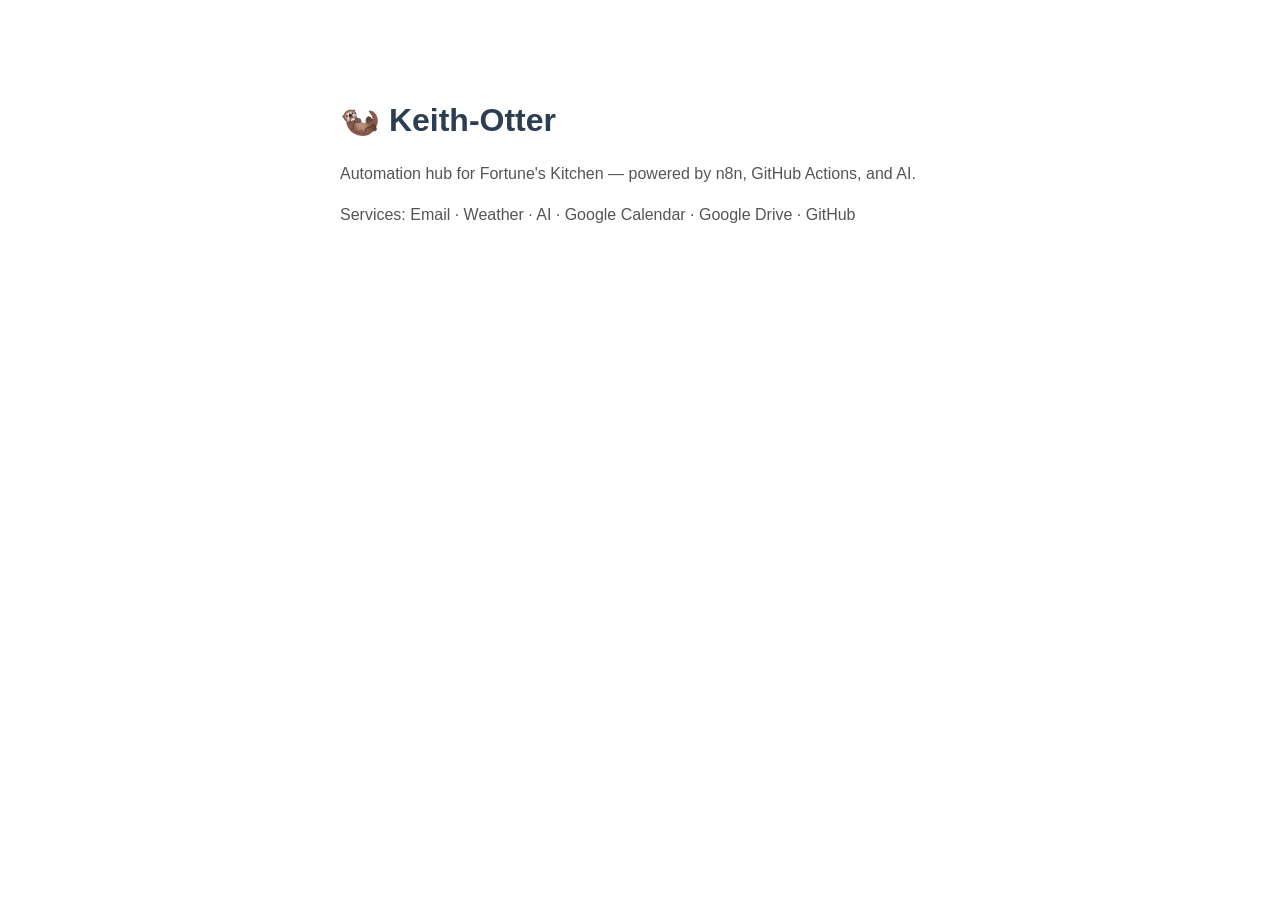
==== public/index.html @ 325adbff "Add Netlify config and landing page Co-authored-by: kmo1960-beep <243026098+kmo1960-beep@users.norep" ====
<!DOCTYPE html>
<html lang="en">
<head>
  <meta charset="UTF-8" />
  <meta name="viewport" content="width=device-width, initial-scale=1.0" />
  <title>Keith-Otter</title>
  <style>
    body { font-family: sans-serif; max-width: 600px; margin: 60px auto; padding: 20px; }
    h1 { color: #2c3e50; }
    p { color: #555; line-height: 1.6; }
  </style>
</head>
<body>
  <h1>🦦 Keith-Otter</h1>
  <p>Automation hub for Fortune's Kitchen — powered by n8n, GitHub Actions, and AI.</p>
  <p>Services: Email · Weather · AI · Google Calendar · Google Drive · GitHub</p>
</body>
</html>
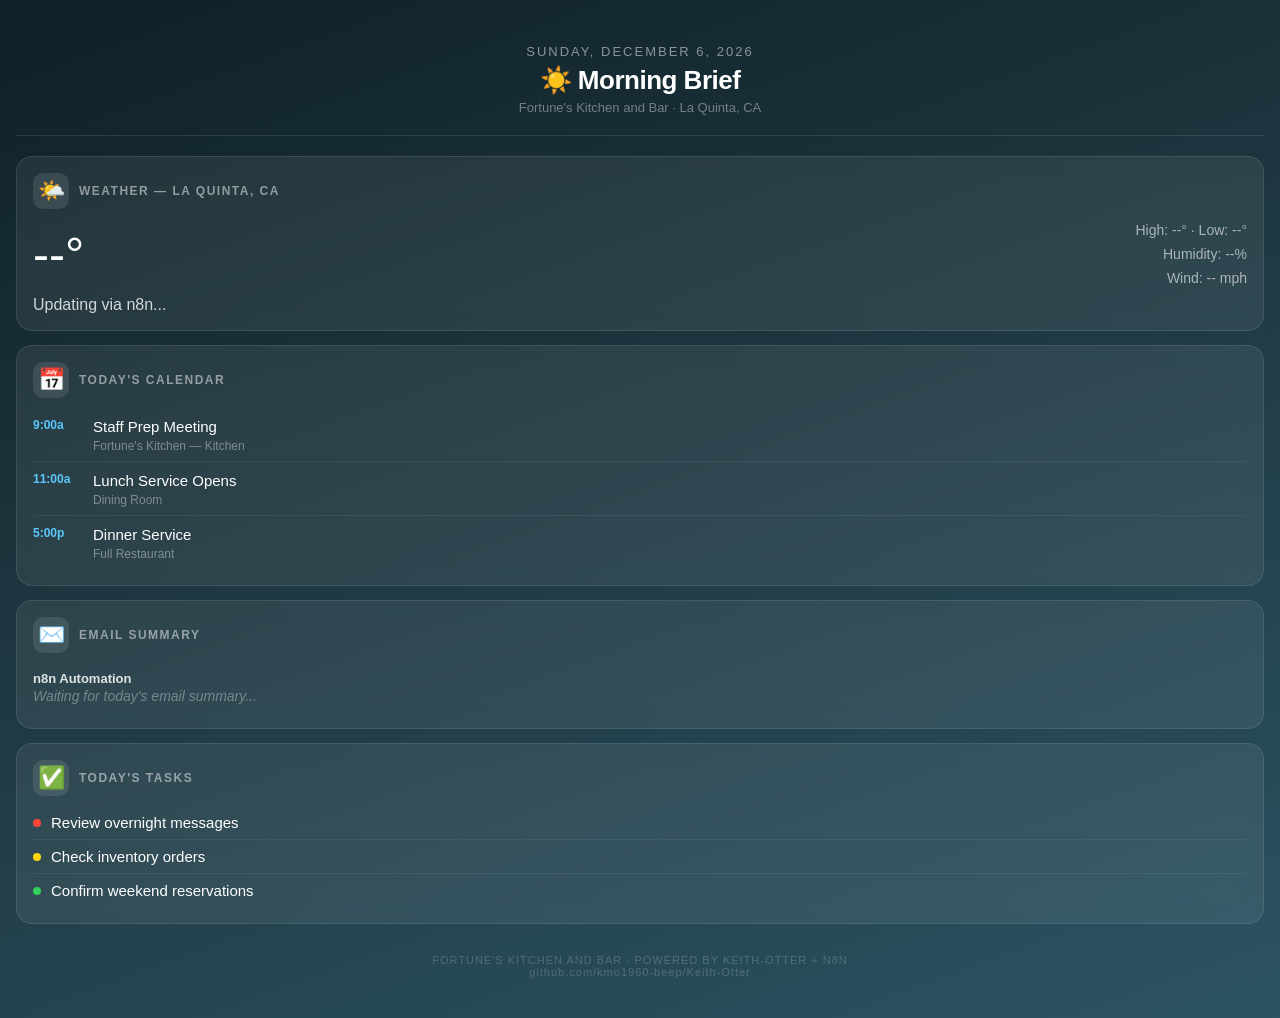
==== commit 05c11a4c: "feat: replace index.html with iPhone Morning Brief page Co-authored-by: kmo1960-beep <243026098+kmo1" ====
--- a/public/index.html
+++ b/public/index.html
@@ -2,17 +2,288 @@
 <html lang="en">
 <head>
   <meta charset="UTF-8" />
-  <meta name="viewport" content="width=device-width, initial-scale=1.0" />
-  <title>Keith-Otter</title>
+  <meta name="viewport" content="width=device-width, initial-scale=1.0, maximum-scale=1.0" />
+  <meta name="apple-mobile-web-app-capable" content="yes" />
+  <meta name="apple-mobile-web-app-status-bar-style" content="black-translucent" />
+  <meta name="apple-mobile-web-app-title" content="Morning Brief" />
+  <title>🌅 Morning Brief</title>
   <style>
-    body { font-family: sans-serif; max-width: 600px; margin: 60px auto; padding: 20px; }
-    h1 { color: #2c3e50; }
-    p { color: #555; line-height: 1.6; }
+    * { box-sizing: border-box; margin: 0; padding: 0; }
+
+    body {
+      font-family: -apple-system, BlinkMacSystemFont, "Helvetica Neue", sans-serif;
+      background: linear-gradient(160deg, #0f2027, #203a43, #2c5364);
+      min-height: 100vh;
+      color: #fff;
+      padding: 20px 16px 40px;
+    }
+
+    /* Header */
+    .header {
+      text-align: center;
+      padding: 24px 0 20px;
+      border-bottom: 1px solid rgba(255,255,255,0.1);
+      margin-bottom: 20px;
+    }
+    .header .date {
+      font-size: 13px;
+      letter-spacing: 2px;
+      text-transform: uppercase;
+      color: rgba(255,255,255,0.5);
+      margin-bottom: 6px;
+    }
+    .header h1 {
+      font-size: 26px;
+      font-weight: 700;
+      letter-spacing: -0.5px;
+    }
+    .header .subtitle {
+      font-size: 13px;
+      color: rgba(255,255,255,0.4);
+      margin-top: 4px;
+    }
+
+    /* Cards */
+    .card {
+      background: rgba(255,255,255,0.07);
+      border: 1px solid rgba(255,255,255,0.1);
+      border-radius: 16px;
+      padding: 16px;
+      margin-bottom: 14px;
+      backdrop-filter: blur(10px);
+    }
+    .card-header {
+      display: flex;
+      align-items: center;
+      gap: 10px;
+      margin-bottom: 10px;
+    }
+    .card-icon {
+      font-size: 22px;
+      width: 36px;
+      height: 36px;
+      background: rgba(255,255,255,0.1);
+      border-radius: 10px;
+      display: flex;
+      align-items: center;
+      justify-content: center;
+    }
+    .card-title {
+      font-size: 12px;
+      font-weight: 600;
+      letter-spacing: 1.5px;
+      text-transform: uppercase;
+      color: rgba(255,255,255,0.5);
+    }
+
+    /* Weather */
+    .weather-row {
+      display: flex;
+      align-items: center;
+      justify-content: space-between;
+    }
+    .weather-temp {
+      font-size: 48px;
+      font-weight: 200;
+      line-height: 1;
+    }
+    .weather-detail {
+      text-align: right;
+      font-size: 14px;
+      color: rgba(255,255,255,0.6);
+      line-height: 1.7;
+    }
+    .weather-desc {
+      font-size: 16px;
+      color: rgba(255,255,255,0.8);
+      margin-top: 6px;
+    }
+
+    /* Calendar items */
+    .event-item {
+      display: flex;
+      align-items: flex-start;
+      gap: 12px;
+      padding: 8px 0;
+      border-bottom: 1px solid rgba(255,255,255,0.06);
+    }
+    .event-item:last-child { border-bottom: none; }
+    .event-time {
+      font-size: 12px;
+      font-weight: 600;
+      color: #5ac8fa;
+      min-width: 48px;
+      padding-top: 2px;
+    }
+    .event-title {
+      font-size: 15px;
+      line-height: 1.4;
+    }
+    .event-loc {
+      font-size: 12px;
+      color: rgba(255,255,255,0.4);
+      margin-top: 2px;
+    }
+
+    /* Email items */
+    .email-item {
+      padding: 8px 0;
+      border-bottom: 1px solid rgba(255,255,255,0.06);
+    }
+    .email-item:last-child { border-bottom: none; }
+    .email-from {
+      font-size: 13px;
+      font-weight: 600;
+      color: rgba(255,255,255,0.85);
+    }
+    .email-subject {
+      font-size: 14px;
+      color: rgba(255,255,255,0.6);
+      margin-top: 2px;
+    }
+
+    /* Tasks */
+    .task-item {
+      display: flex;
+      align-items: center;
+      gap: 10px;
+      padding: 8px 0;
+      border-bottom: 1px solid rgba(255,255,255,0.06);
+      font-size: 15px;
+    }
+    .task-item:last-child { border-bottom: none; }
+    .task-dot {
+      width: 8px;
+      height: 8px;
+      border-radius: 50%;
+      background: #30d158;
+      flex-shrink: 0;
+    }
+    .task-dot.urgent { background: #ff453a; }
+    .task-dot.normal { background: #ffd60a; }
+
+    /* Footer */
+    .footer {
+      text-align: center;
+      font-size: 11px;
+      color: rgba(255,255,255,0.2);
+      margin-top: 30px;
+      letter-spacing: 1px;
+    }
+
+    /* Placeholder text */
+    .placeholder {
+      font-size: 14px;
+      color: rgba(255,255,255,0.35);
+      font-style: italic;
+    }
   </style>
 </head>
 <body>
-  <h1>🦦 Keith-Otter</h1>
-  <p>Automation hub for Fortune's Kitchen — powered by n8n, GitHub Actions, and AI.</p>
-  <p>Services: Email · Weather · AI · Google Calendar · Google Drive · GitHub</p>
+
+  <!-- Header -->
+  <div class="header">
+    <div class="date" id="today-date">Loading...</div>
+    <h1>☀️ Morning Brief</h1>
+    <div class="subtitle">Fortune's Kitchen and Bar · La Quinta, CA</div>
+  </div>
+
+  <!-- Weather -->
+  <div class="card">
+    <div class="card-header">
+      <div class="card-icon">🌤️</div>
+      <div class="card-title">Weather — La Quinta, CA</div>
+    </div>
+    <div class="weather-row">
+      <div class="weather-temp" id="weather-temp">--°</div>
+      <div class="weather-detail" id="weather-detail">
+        High: --° · Low: --°<br>
+        Humidity: --%<br>
+        Wind: -- mph
+      </div>
+    </div>
+    <div class="weather-desc" id="weather-desc">Updating via n8n...</div>
+  </div>
+
+  <!-- Calendar -->
+  <div class="card">
+    <div class="card-header">
+      <div class="card-icon">📅</div>
+      <div class="card-title">Today's Calendar</div>
+    </div>
+    <div id="calendar-events">
+      <div class="event-item">
+        <div class="event-time">9:00a</div>
+        <div>
+          <div class="event-title">Staff Prep Meeting</div>
+          <div class="event-loc">Fortune's Kitchen — Kitchen</div>
+        </div>
+      </div>
+      <div class="event-item">
+        <div class="event-time">11:00a</div>
+        <div>
+          <div class="event-title">Lunch Service Opens</div>
+          <div class="event-loc">Dining Room</div>
+        </div>
+      </div>
+      <div class="event-item">
+        <div class="event-time">5:00p</div>
+        <div>
+          <div class="event-title">Dinner Service</div>
+          <div class="event-loc">Full Restaurant</div>
+        </div>
+      </div>
+    </div>
+  </div>
+
+  <!-- Email Summary -->
+  <div class="card">
+    <div class="card-header">
+      <div class="card-icon">✉️</div>
+      <div class="card-title">Email Summary</div>
+    </div>
+    <div id="email-items">
+      <div class="email-item">
+        <div class="email-from">n8n Automation</div>
+        <div class="email-subject placeholder">Waiting for today's email summary...</div>
+      </div>
+    </div>
+  </div>
+
+  <!-- Tasks -->
+  <div class="card">
+    <div class="card-header">
+      <div class="card-icon">✅</div>
+      <div class="card-title">Today's Tasks</div>
+    </div>
+    <div>
+      <div class="task-item">
+        <div class="task-dot urgent"></div>
+        <div>Review overnight messages</div>
+      </div>
+      <div class="task-item">
+        <div class="task-dot normal"></div>
+        <div>Check inventory orders</div>
+      </div>
+      <div class="task-item">
+        <div class="task-dot"></div>
+        <div>Confirm weekend reservations</div>
+      </div>
+    </div>
+  </div>
+
+  <!-- Footer -->
+  <div class="footer">
+    FORTUNE'S KITCHEN AND BAR · POWERED BY KEITH-OTTER + N8N<br>
+    github.com/kmo1960-beep/Keith-Otter
+  </div>
+
+  <script>
+    // Set today's date
+    const now = new Date();
+    const opts = { weekday: 'long', year: 'numeric', month: 'long', day: 'numeric' };
+    document.getElementById('today-date').textContent = now.toLocaleDateString('en-US', opts);
+  </script>
+
 </body>
 </html>
